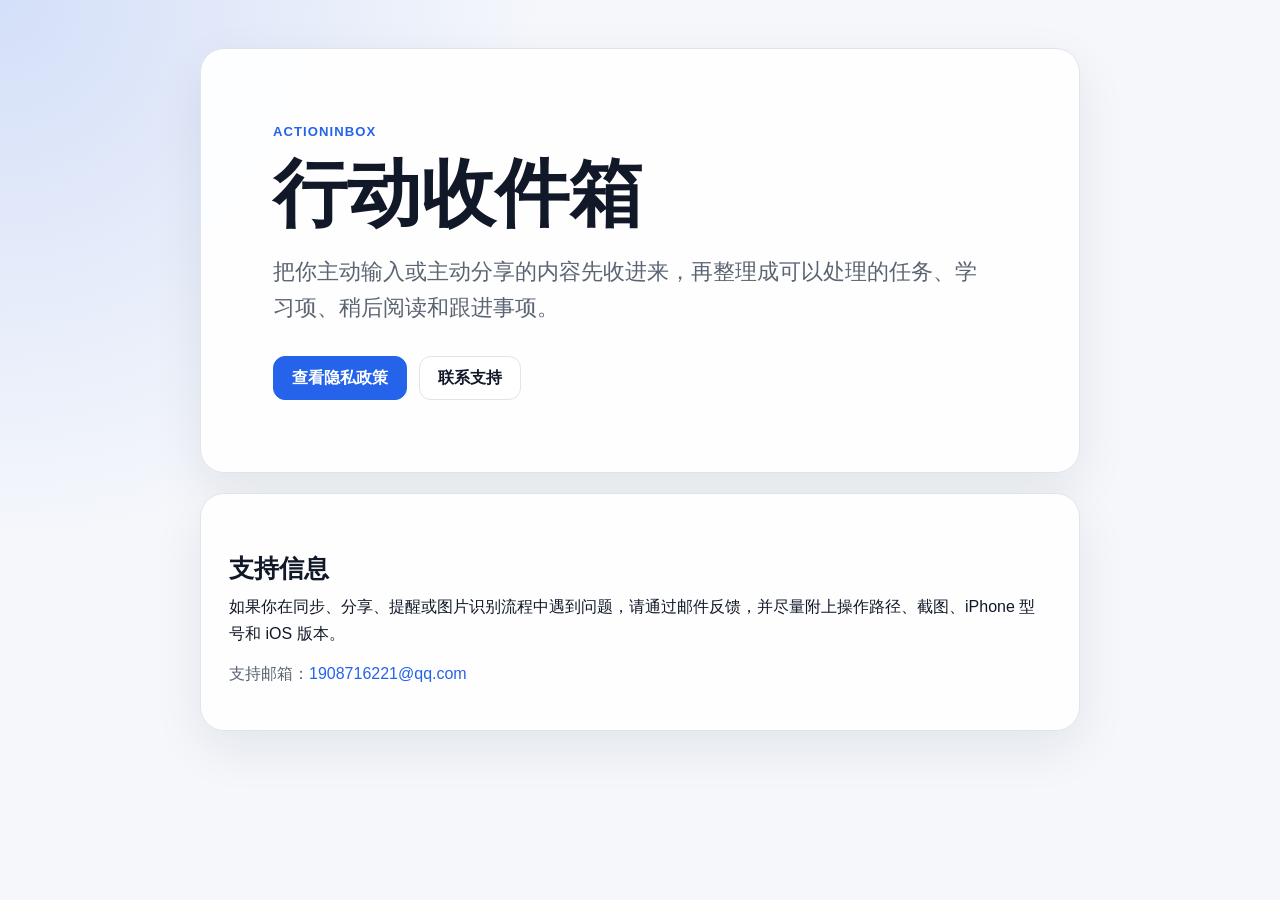
==== actioninbox/index.html @ e794af0d "Add ActionInbox privacy policy" ====
<!doctype html>
<html lang="zh-Hans">
<head>
  <meta charset="utf-8">
  <meta name="viewport" content="width=device-width, initial-scale=1">
  <meta name="robots" content="index,follow">
  <title>行动收件箱 ActionInbox</title>
  <meta name="description" content="行动收件箱 ActionInbox 的支持与隐私政策页面。">
  <link rel="stylesheet" href="styles.css">
</head>
<body>
  <main class="page-shell">
    <section class="hero">
      <p class="eyebrow">ActionInbox</p>
      <h1>行动收件箱</h1>
      <p class="lead">把你主动输入或主动分享的内容先收进来，再整理成可以处理的任务、学习项、稍后阅读和跟进事项。</p>
      <div class="actions">
        <a class="button primary" href="privacy.html">查看隐私政策</a>
        <a class="button" href="mailto:1908716221@qq.com?subject=行动收件箱反馈">联系支持</a>
      </div>
    </section>

    <section class="panel">
      <h2>支持信息</h2>
      <p>如果你在同步、分享、提醒或图片识别流程中遇到问题，请通过邮件反馈，并尽量附上操作路径、截图、iPhone 型号和 iOS 版本。</p>
      <p class="contact">支持邮箱：<a href="mailto:1908716221@qq.com">1908716221@qq.com</a></p>
    </section>
  </main>
</body>
</html>
---- actioninbox/styles.css ----
:root {
  color-scheme: light dark;
  --bg: #f5f7fb;
  --surface: #ffffff;
  --text: #111827;
  --muted: #5b6472;
  --line: #dfe4ec;
  --accent: #2563eb;
  --accent-strong: #1d4ed8;
  --shadow: 0 18px 50px rgba(15, 23, 42, 0.08);
}

@media (prefers-color-scheme: dark) {
  :root {
    --bg: #0b0f17;
    --surface: #151b26;
    --text: #f8fafc;
    --muted: #aab3c2;
    --line: #283244;
    --accent: #60a5fa;
    --accent-strong: #93c5fd;
    --shadow: 0 18px 50px rgba(0, 0, 0, 0.28);
  }
}

* {
  box-sizing: border-box;
}

body {
  margin: 0;
  min-height: 100vh;
  background: radial-gradient(circle at top left, rgba(37, 99, 235, 0.16), transparent 34rem), var(--bg);
  color: var(--text);
  font-family: -apple-system, BlinkMacSystemFont, "SF Pro Display", "SF Pro Text", "PingFang SC", "Hiragino Sans GB", "Microsoft YaHei", sans-serif;
  line-height: 1.68;
}

a {
  color: var(--accent);
  text-decoration: none;
}

a:hover {
  color: var(--accent-strong);
  text-decoration: underline;
}

.page-shell {
  width: min(920px, 100%);
  margin: 0 auto;
  padding: 48px 20px;
}

.hero,
.document,
.panel {
  background: color-mix(in srgb, var(--surface) 94%, transparent);
  border: 1px solid var(--line);
  border-radius: 24px;
  box-shadow: var(--shadow);
}

.hero {
  padding: clamp(32px, 7vw, 72px);
}

.panel {
  margin-top: 20px;
  padding: 28px;
}

.document {
  padding: clamp(28px, 6vw, 64px);
}

.doc-header {
  padding-bottom: 24px;
  border-bottom: 1px solid var(--line);
  margin-bottom: 30px;
}

.eyebrow {
  margin: 0 0 8px;
  color: var(--accent);
  font-size: 0.82rem;
  font-weight: 700;
  letter-spacing: 0.08em;
  text-transform: uppercase;
}

h1,
h2 {
  line-height: 1.18;
  letter-spacing: 0;
}

h1 {
  margin: 0;
  font-size: clamp(2.4rem, 8vw, 4.6rem);
}

h2 {
  margin: 32px 0 10px;
  font-size: clamp(1.22rem, 3vw, 1.55rem);
}

p {
  margin: 0 0 14px;
}

ul {
  margin: 0;
  padding-left: 1.25rem;
}

li + li {
  margin-top: 8px;
}

.lead {
  max-width: 720px;
  margin-top: 16px;
  color: var(--muted);
  font-size: clamp(1.08rem, 3vw, 1.35rem);
}

.meta,
.contact {
  color: var(--muted);
}

.actions {
  display: flex;
  flex-wrap: wrap;
  gap: 12px;
  margin-top: 30px;
}

.button {
  display: inline-flex;
  align-items: center;
  justify-content: center;
  min-height: 44px;
  padding: 0 18px;
  border: 1px solid var(--line);
  border-radius: 12px;
  color: var(--text);
  font-weight: 700;
  background: var(--surface);
}

.button.primary {
  border-color: var(--accent);
  color: #fff;
  background: var(--accent);
}

.button:hover {
  text-decoration: none;
}

.doc-footer {
  margin-top: 40px;
  padding-top: 22px;
  border-top: 1px solid var(--line);
}

@media (max-width: 600px) {
  .page-shell {
    padding: 24px 14px;
  }

  .hero,
  .document,
  .panel {
    border-radius: 18px;
  }

  .button {
    width: 100%;
  }
}
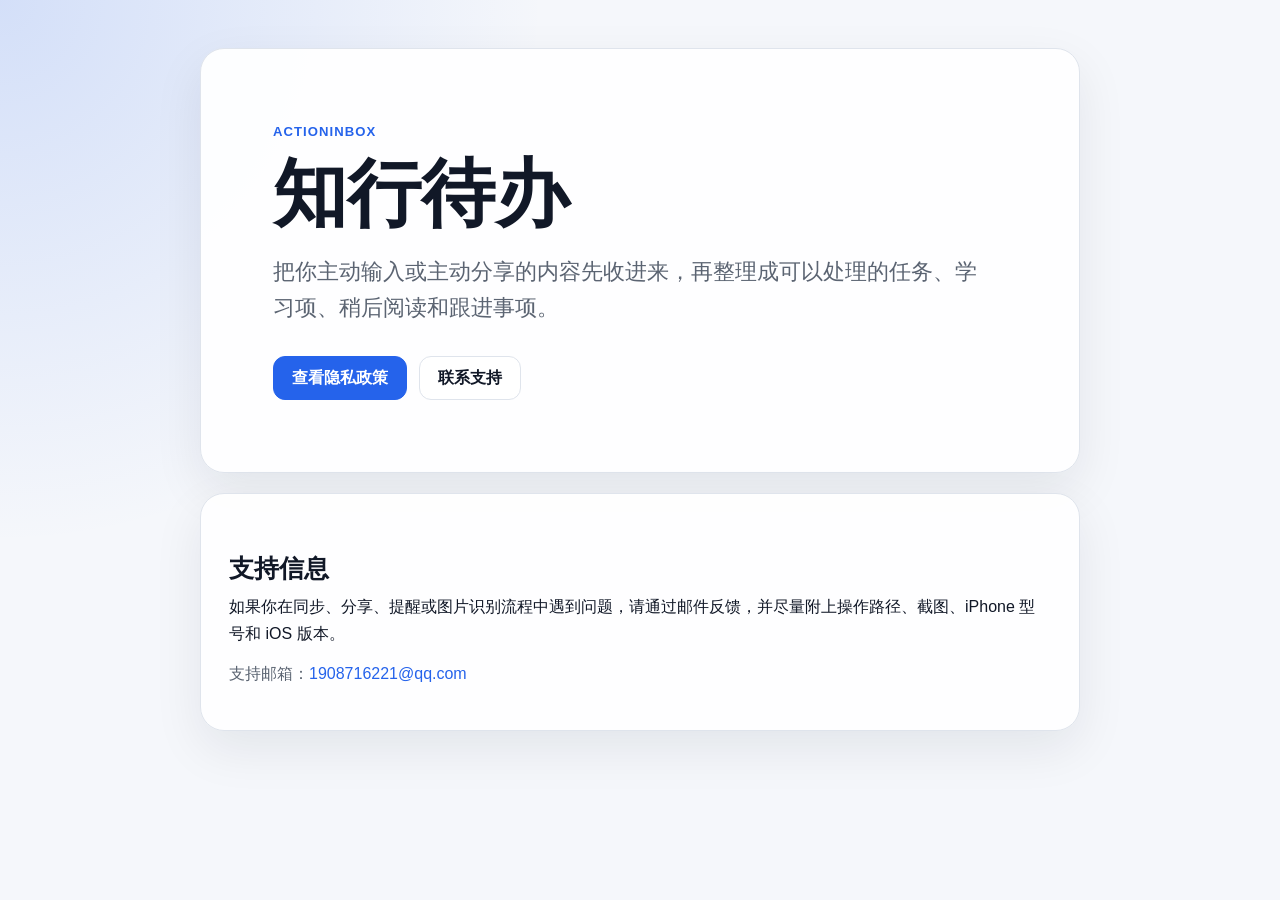
==== commit bc1c940b: "Update ActionInbox privacy policy" ====
--- a/actioninbox/index.html
+++ b/actioninbox/index.html
@@ -4,19 +4,19 @@
   <meta charset="utf-8">
   <meta name="viewport" content="width=device-width, initial-scale=1">
   <meta name="robots" content="index,follow">
-  <title>行动收件箱 ActionInbox</title>
-  <meta name="description" content="行动收件箱 ActionInbox 的支持与隐私政策页面。">
+  <title>知行待办 ActionInbox</title>
+  <meta name="description" content="知行待办 ActionInbox 的支持与隐私政策页面。">
   <link rel="stylesheet" href="styles.css">
 </head>
 <body>
   <main class="page-shell">
     <section class="hero">
       <p class="eyebrow">ActionInbox</p>
-      <h1>行动收件箱</h1>
+      <h1>知行待办</h1>
       <p class="lead">把你主动输入或主动分享的内容先收进来，再整理成可以处理的任务、学习项、稍后阅读和跟进事项。</p>
       <div class="actions">
         <a class="button primary" href="privacy.html">查看隐私政策</a>
-        <a class="button" href="mailto:1908716221@qq.com?subject=行动收件箱反馈">联系支持</a>
+        <a class="button" href="mailto:1908716221@qq.com?subject=知行待办反馈">联系支持</a>
       </div>
     </section>
 
